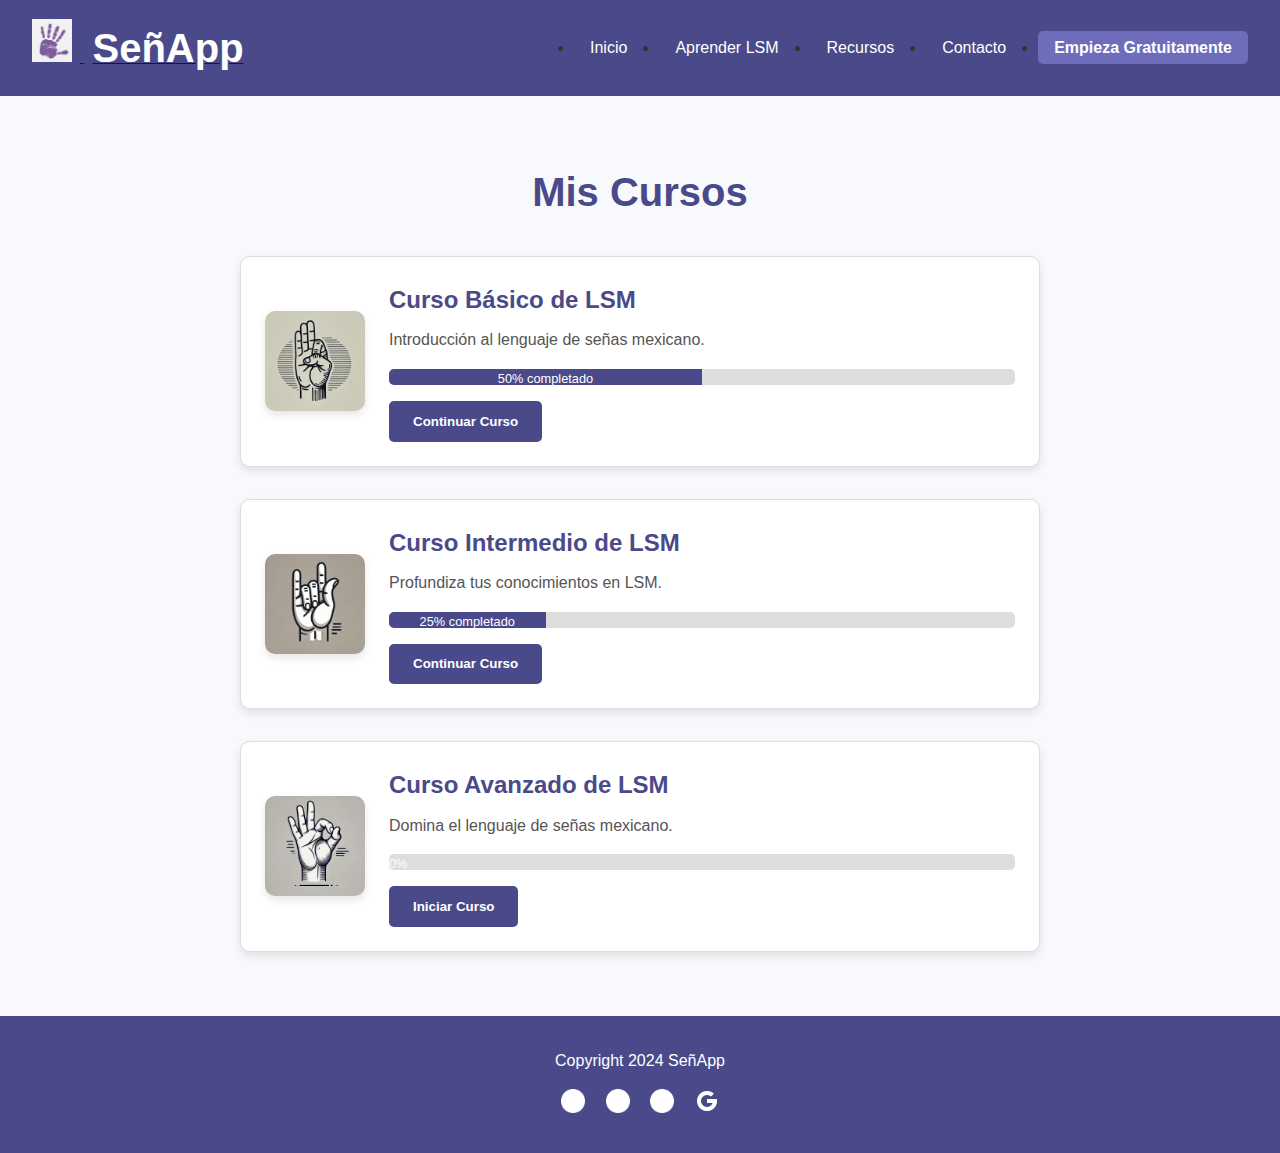
==== aprender.html @ 8ec23b48 "Add course progress feature and styles for learning section" ====
<!DOCTYPE html>
<html lang="es">
<head>
    <meta charset="UTF-8">
    <meta name="viewport" content="width=device-width, initial-scale=1.0">
    <meta name="description" content="Cursos de Lenguaje de Señas Mexicano y progreso del estudiante.">
    <title>Aprender LSM - SeñApp</title>
    <link rel="stylesheet" href="css/styles.css">
    <link rel="stylesheet" href="css/learn.css"> <!-- Estilos específicos -->
</head>
<body>
    <!-- Reutiliza el header del index -->
    <header role="banner" class="header">
        <div class="logo">
            <a href="index.html" aria-label="Volver al inicio de SeñApp">
                <img src="imagenes/LogoSeñApp.png" alt="Logo de SeñApp" class="logo-img">
                <span>SeñApp</span>
            </a>
        </div>
        <nav class="navbar" aria-label="Menú principal">
            <ul>
                <li><a href="index.html" aria-label="Ir a Inicio">Inicio</a></li>
                <li><a href="aprender.html" aria-label="Ir a Aprender LSM">Aprender LSM</a></li>
                <li><a href="resources.html" aria-label="Ir a Recursos">Recursos</a></li>
                <li><a href="index.html#contact" aria-label="Ir a Contacto">Contacto</a></li>
                <li><a href="#" class="cta" aria-label="Comenzar gratuitamente">Empieza Gratuitamente</a></li>
            </ul>
        </nav>
    </header>

    <main>
        <section id="mis-cursos">
            <h2>Mis Cursos</h2>
            <div class="courses-container">
              <div class="course-card">
                <img src="imagenes/icono-basico.png" alt="Icono curso básico" class="course-icon">
                <div class="course-info">
                  <h3>Curso Básico de LSM</h3>
                  <p>Introducción al lenguaje de señas mexicano.</p>
                  <div class="progress-container">
                    <div class="progress-bar">
                      <div class="progress" style="width: 50%;">50%</div>
                    </div>
                  </div>
                  <button class="cta-button">Continuar Curso</button>
                </div>
              </div>
          
              <div class="course-card">
                <img src="imagenes/icono-intermedio.png" alt="Icono curso intermedio" class="course-icon">
                <div class="course-info">
                  <h3>Curso Intermedio de LSM</h3>
                  <p>Profundiza tus conocimientos en LSM.</p>
                  <div class="progress-container">
                    <div class="progress-bar">
                      <div class="progress" style="width: 25%;">25%</div>
                    </div>
                  </div>
                  <button class="cta-button">Continuar Curso</button>
                </div>
              </div>
          
              <div class="course-card">
                <img src="imagenes/icono-avanzado.png" alt="Icono curso avanzado" class="course-icon">
                <div class="course-info">
                  <h3>Curso Avanzado de LSM</h3>
                  <p>Domina el lenguaje de señas mexicano.</p>
                  <div class="progress-container">
                    <div class="progress-bar">
                      <div class="progress" style="width: 0%;">0%</div>
                    </div>
                  </div>
                  <button class="cta-button">Iniciar Curso</button>
                </div>
              </div>
            </div>
          </section>
    </main>

    <!-- Reutiliza el footer del index -->
    <footer>
        <p>Copyright 2024 SeñApp</p>
        <div class="social-links">
            <a href="#" aria-label="Facebook"><img src="imagenes/icon-facebook.png" alt="Facebook"></a>
            <a href="#" aria-label="WhatsApp"><img src="imagenes/icon-whatsapp.png" alt="WhatsApp"></a>
            <a href="#" aria-label="X"><img src="imagenes/icon-x.png" alt="X"></a>
            <a href="#" aria-label="Google"><img src="imagenes/icon-Google.png" alt="Google"></a>
        </div>
    </footer>

    <script src="js/scripts.js"></script>
    <script src="js/learn.js"></script> <!-- Script específico -->
</body>
</html>
---- css/styles.css ----
/* styles.css */

/* Desplazamiento de ancla */
html {
  scroll-padding-top: 40px; /* Ajusta la cantidad de espacio arriba */
  scroll-behavior: smooth;
}

/* General */
* {
  margin: 0;
  padding: 0;
  box-sizing: border-box;
  font-family: Arial, sans-serif;
}

body {
  line-height: 1.6;
  color: #333;
  background-color: #f7f9fc;
}

/* Header */
.header {
  display: flex;
  justify-content: space-between;
  align-items: center;
  background-color: #4a4a8a;
  padding: 1rem 2rem;
  position: sticky;
  top: 0;
  z-index: 1000;
}

.logo {
  display: flex;
  align-items: center;
}

.logo img {
  width: 40px;
  height: auto;
  margin-right: 0.5rem;
}

.logo span {
  color: #fff;
  font-weight: bold;
  font-size: 2.5rem;
  margin-left: 0.5rem; /* Espaciado opcional entre el logo y el texto */
  text-decoration: none;
}

.navbar ul {
  display: flex;
  gap: 1rem;
}

.navbar a {
  color: #ffffff;
  text-decoration: none;
  padding: 0.5rem 1rem;
  border-radius: 5px;
  transition: background-color 0.3s ease;
}

.navbar a:hover,
.navbar .cta {
  background-color: #6d6dbc;
}

.cta {
  background-color: #3b3b77;
  color: #fff;
  font-weight: bold;
}

/* Sección Hero */
#hero {
  text-align: center;
  padding: 4rem 2rem;
  background-color: #ececfb;
}

.hero-content {
  display: flex;
  flex-wrap: wrap;
  align-items: center;
  justify-content: center;
  gap: 3rem; /* Ajustado para un mejor espaciado */
  max-width: 1200px;
  margin: 0 auto;
}

.hero-text {
  flex: 1;
  max-width: 600px;
  text-align: left;
}

.hero-text h1 {
  font-size: 2.5rem;
  color: #4a4a8a;
  margin-bottom: 1rem;
}

.hero-text h2 {
  font-size: 1.5rem;
  color: #555;
  margin-bottom: 1rem;
}

.hero-text p {
  color: #666;
  line-height: 1.6;
  margin-bottom: 1.5rem;
  max-width: 700px;
}

.cta-button {
  display: inline-block;
  background-color: #4a4a8a;
  color: #ffffff;
  padding: 0.8rem 1.5rem;
  border-radius: 5px;
  text-decoration: none;
  font-weight: bold;
  transition: background-color 0.3s ease;
}

.cta-button:hover {
  background-color: #3b3b77;
}

.hero-image-container {
  flex: 1;
  max-width: 500px;
}

.hero-image {
  width: 100%;
  border-radius: 8px;
  box-shadow: 0 4px 8px rgba(0, 0, 0, 0.2);
}

/* Ajustes para pantallas pequeñas */
@media (max-width: 768px) {
  .hero-content {
    flex-direction: column;
    text-align: center;
  }

  .hero-text {
    max-width: 100%;
  }

  .hero-image-container {
    max-width: 100%;
  }
}

/* Sección Nosotros */
#about {
  background-color: #f7f9fc;
  padding: 4rem 2rem;
  text-align: center;
}

#about h2 {
  font-size: 2.5rem;
  color: #4a4a8a;
  margin-bottom: 2rem;
}

.about-container {
  display: flex;
  flex-wrap: wrap;
  gap: 2rem;
  justify-content: center;
  max-width: 1200px;
  margin: 0 auto;
}

.about-card {
  background-color: #ffffff;
  border: 1px solid #ddd;
  border-radius: 10px;
  box-shadow: 0 4px 8px rgba(0, 0, 0, 0.1);
  padding: 2rem;
  flex: 1;
  max-width: 350px;
  text-align: center;
}

/* Efecto Hover en Tarjetas */
.about-card:hover {
  transform: translateY(-5px); /* Le da un ligero efecto de elevación */
  box-shadow: 0 8px 16px rgba(0, 0, 0, 0.2);
}

.about-card h3 {
  font-size: 1.5rem;
  color: #4a4a8a;
  margin-bottom: 1rem;
}

.about-card p {
  color: #555;
  font-size: 1rem;
  line-height: 1.5;
}

.team-image {
  width: 100%;
  border-radius: 8px;
  margin-top: 1rem;
  box-shadow: 0 4px 8px rgba(0, 0, 0, 0.2);
}

.bottom-image {
  width: 100%;
  margin-top: 1rem;
  border-radius: 8px;
}

/* Responsividad */
@media (max-width: 768px) {
  .about-container {
    flex-direction: column;
    align-items: center;
  }

  .about-card {
    max-width: 100%;
  }
}

/* Sección Contacto */
#contact {
  padding: 4rem 2rem;
  background-color: #ececfb;
  text-align: center;
}

#contact h2 {
  font-size: 2rem;
  color: #4a4a8a;
  margin-bottom: 1rem;
}

#contact form {
  max-width: 600px;
  margin: 0 auto;
  display: flex;
  flex-direction: column;
  gap: 1rem;
}

#contact input,
#contact textarea {
  width: 100%;
  padding: 0.8rem;
  border: 1px solid #ccc;
  border-radius: 5px;
  font-size: 1rem;
}

#contact button {
  padding: 0.8rem;
  background-color: #4a4a8a;
  color: #ffffff;
  border: none;
  border-radius: 5px;
  font-size: 1rem;
  font-weight: bold;
  cursor: pointer;
  transition: background-color 0.3s ease;
}

#contact button:hover {
  background-color: #3b3b77;
}

/* Footer */
footer {
  padding: 2rem;
  background-color: #4a4a8a;
  color: #ffffff;
  text-align: center;
}

footer .social-links {
  margin-top: 1rem;
}

footer .social-links a {
  margin: 0 0.5rem;
  display: inline-block;
}

footer .social-links img {
  width: 24px;
  height: auto;
  filter: brightness(0) invert(1); /* Cambia el color del icono a blanco */
  transition: filter 0.3s ease;
}

footer .social-links a:hover img {
  filter: brightness(0.8) invert(1); /* Efecto al pasar el cursor */
}

/* Media Queries */
@media (min-width: 768px) {
  #hero h1 {
    font-size: 3rem;
  }

  #hero h2 {
    font-size: 1.75rem;
  }

  #about h2,
  #contact h2 {
    font-size: 2.25rem;
  }
}
---- css/learn.css ----
/* Sección Mis Cursos */
#mis-cursos {
    background-color: #f7f9fc;
    padding: 4rem 2rem;
    text-align: center;
  }
  
  #mis-cursos h2 {
    font-size: 2.5rem;
    color: #4a4a8a;
    margin-bottom: 2rem;
  }
  
  .courses-container {
    display: flex;
    flex-wrap: wrap;
    gap: 2rem;
    justify-content: center;
  }
  
  .course-card {
    display: flex;
    align-items: center;
    background-color: #ffffff;
    border: 1px solid #ddd;
    border-radius: 10px;
    box-shadow: 0 4px 8px rgba(0, 0, 0, 0.1);
    padding: 1.5rem;
    max-width: 800px;
    width: 100%;
  }
  
  .course-icon {
    width: 100px;
    height: auto;
    margin-right: 1.5rem;
    border-radius: 10px;
    box-shadow: 0 4px 8px rgba(0, 0, 0, 0.1);
  }
  
  .course-info {
    flex: 1;
    text-align: left;
  }
  
  .course-info h3 {
    font-size: 1.5rem;
    color: #4a4a8a;
    margin-bottom: 0.5rem;
  }
  
  .course-info p {
    color: #555;
    font-size: 1rem;
    margin-bottom: 1rem;
  }
  
  .progress-container {
    margin-bottom: 1rem;
  }
  
  .progress-bar {
    background-color: #ddd;
    border-radius: 5px;
    height: 16px;
    width: 100%;
    overflow: hidden;

  }

  
  .progress {
    background-color: #4a4a8a;
    height: 100%;
    text-align: center;
    line-height: 20px;
    color: #fff;
    font-size: 0.8rem;
  }
  
  .cta-button {
    background-color: #4a4a8a;
    color: #ffffff;
    padding: 0.8rem 1.5rem;
    border-radius: 5px;
    text-decoration: none;
    font-weight: bold;
    border: none;
    cursor: pointer;
    transition: background-color 0.3s ease;
  }
  
  .cta-button:hover {
    background-color: #3b3b77;
  }
  
  /* Responsividad */
  @media (max-width: 768px) {
    .course-card {
      flex-direction: column;
      align-items: center;
      text-align: center;
    }
  
    .course-icon {
      margin-bottom: 1rem;
    }
  }
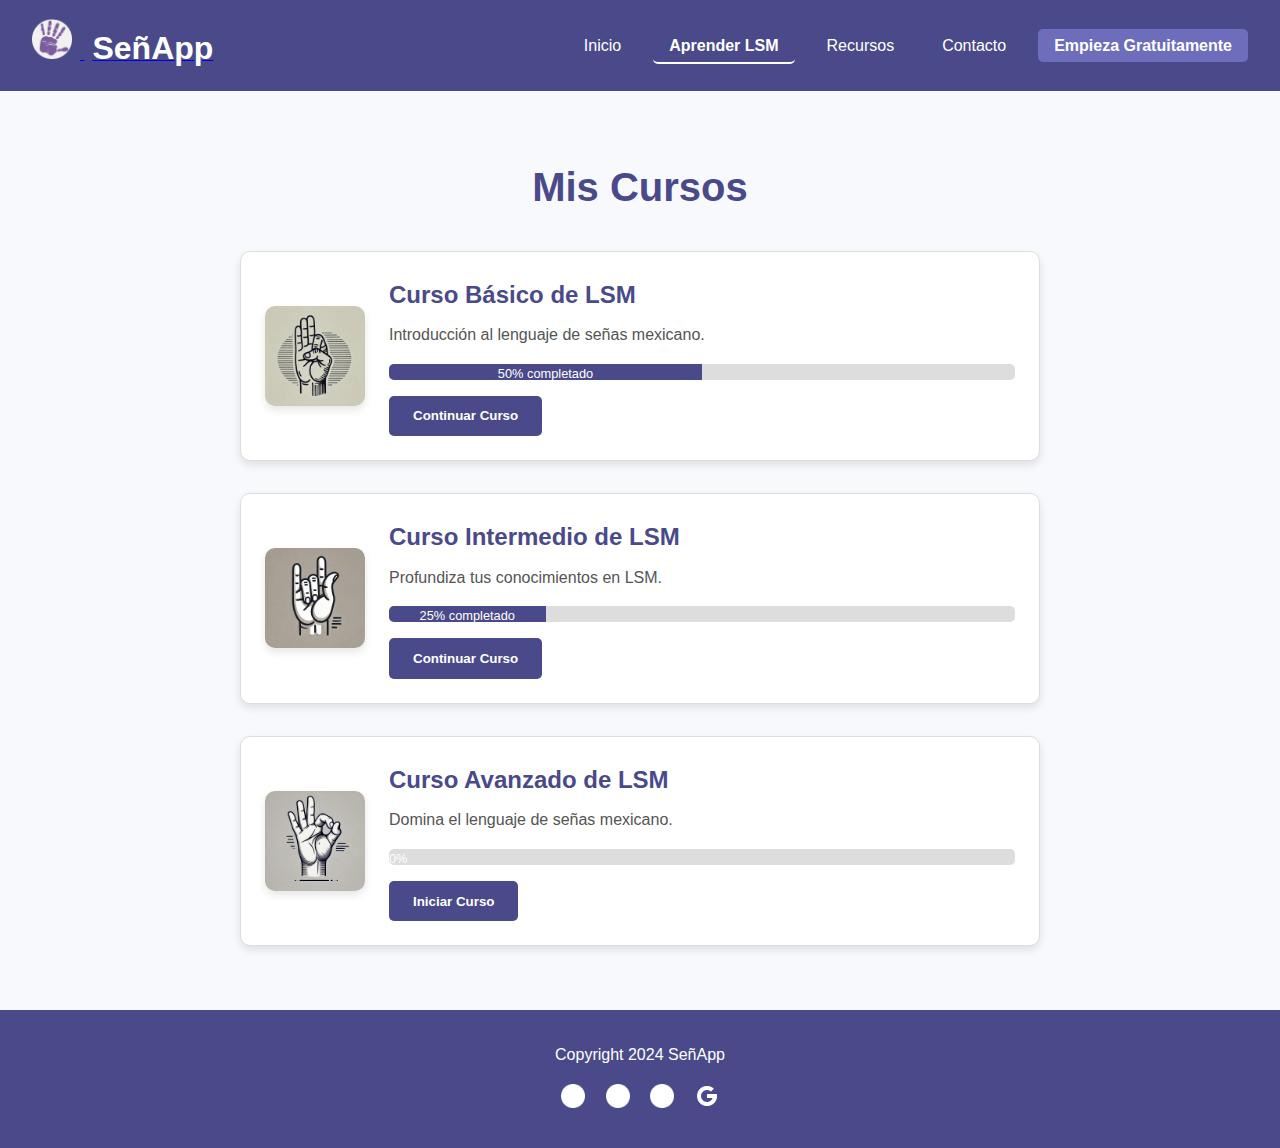
==== commit b2fb3e58: "Update logo" ====
--- a/aprender.html
+++ b/aprender.html
@@ -1,94 +1,133 @@
 <!DOCTYPE html>
 <html lang="es">
-<head>
-    <meta charset="UTF-8">
-    <meta name="viewport" content="width=device-width, initial-scale=1.0">
-    <meta name="description" content="Cursos de Lenguaje de Señas Mexicano y progreso del estudiante.">
+  <head>
+    <meta charset="UTF-8" />
+    <meta name="viewport" content="width=device-width, initial-scale=1.0" />
+    <meta
+      name="description"
+      content="Cursos de Lenguaje de Señas Mexicano y progreso del estudiante."
+    />
     <title>Aprender LSM - SeñApp</title>
-    <link rel="stylesheet" href="css/styles.css">
-    <link rel="stylesheet" href="css/learn.css"> <!-- Estilos específicos -->
-</head>
-<body>
+    <link rel="stylesheet" href="css/styles.css" />
+    <link rel="stylesheet" href="css/learn.css" />
+    <!-- Estilos específicos -->
+  </head>
+  <body>
     <!-- Reutiliza el header del index -->
     <header role="banner" class="header">
-        <div class="logo">
-            <a href="index.html" aria-label="Volver al inicio de SeñApp">
-                <img src="imagenes/LogoSeñApp.png" alt="Logo de SeñApp" class="logo-img">
-                <span>SeñApp</span>
-            </a>
-        </div>
-        <nav class="navbar" aria-label="Menú principal">
-            <ul>
-                <li><a href="index.html" aria-label="Ir a Inicio">Inicio</a></li>
-                <li><a href="aprender.html" aria-label="Ir a Aprender LSM">Aprender LSM</a></li>
-                <li><a href="resources.html" aria-label="Ir a Recursos">Recursos</a></li>
-                <li><a href="index.html#contact" aria-label="Ir a Contacto">Contacto</a></li>
-                <li><a href="#" class="cta" aria-label="Comenzar gratuitamente">Empieza Gratuitamente</a></li>
-            </ul>
-        </nav>
+      <div class="logo">
+        <a href="index.html" aria-label="Volver al inicio de SeñApp">
+          <img
+            src="imagenes/app-icon.png"
+            alt="Logo de SeñApp"
+            class="logo-img"
+          />
+          <span>SeñApp</span>
+        </a>
+      </div>
+      <nav class="navbar" aria-label="Menú principal">
+        <ul>
+          <li><a href="index.html" aria-label="Ir a Inicio">Inicio</a></li>
+          <li>
+            <a href="aprender.html" aria-label="Ir a Aprender LSM"
+              >Aprender LSM</a
+            >
+          </li>
+          <li>
+            <a href="resources.html" aria-label="Ir a Recursos">Recursos</a>
+          </li>
+          <li>
+            <a href="index.html#contact" aria-label="Ir a Contacto">Contacto</a>
+          </li>
+          <li>
+            <a href="#" class="cta" aria-label="Comenzar gratuitamente"
+              >Empieza Gratuitamente</a
+            >
+          </li>
+        </ul>
+      </nav>
     </header>
 
     <main>
-        <section id="mis-cursos">
-            <h2>Mis Cursos</h2>
-            <div class="courses-container">
-              <div class="course-card">
-                <img src="imagenes/icono-basico.png" alt="Icono curso básico" class="course-icon">
-                <div class="course-info">
-                  <h3>Curso Básico de LSM</h3>
-                  <p>Introducción al lenguaje de señas mexicano.</p>
-                  <div class="progress-container">
-                    <div class="progress-bar">
-                      <div class="progress" style="width: 50%;">50%</div>
-                    </div>
-                  </div>
-                  <button class="cta-button">Continuar Curso</button>
+      <section id="mis-cursos">
+        <h2>Mis Cursos</h2>
+        <div class="courses-container">
+          <div class="course-card">
+            <img
+              src="imagenes/icono-basico.png"
+              alt="Icono curso básico"
+              class="course-icon"
+            />
+            <div class="course-info">
+              <h3>Curso Básico de LSM</h3>
+              <p>Introducción al lenguaje de señas mexicano.</p>
+              <div class="progress-container">
+                <div class="progress-bar">
+                  <div class="progress" style="width: 50%">50%</div>
                 </div>
               </div>
-          
-              <div class="course-card">
-                <img src="imagenes/icono-intermedio.png" alt="Icono curso intermedio" class="course-icon">
-                <div class="course-info">
-                  <h3>Curso Intermedio de LSM</h3>
-                  <p>Profundiza tus conocimientos en LSM.</p>
-                  <div class="progress-container">
-                    <div class="progress-bar">
-                      <div class="progress" style="width: 25%;">25%</div>
-                    </div>
-                  </div>
-                  <button class="cta-button">Continuar Curso</button>
+              <button class="cta-button">Continuar Curso</button>
+            </div>
+          </div>
+
+          <div class="course-card">
+            <img
+              src="imagenes/icono-intermedio.png"
+              alt="Icono curso intermedio"
+              class="course-icon"
+            />
+            <div class="course-info">
+              <h3>Curso Intermedio de LSM</h3>
+              <p>Profundiza tus conocimientos en LSM.</p>
+              <div class="progress-container">
+                <div class="progress-bar">
+                  <div class="progress" style="width: 25%">25%</div>
                 </div>
               </div>
-          
-              <div class="course-card">
-                <img src="imagenes/icono-avanzado.png" alt="Icono curso avanzado" class="course-icon">
-                <div class="course-info">
-                  <h3>Curso Avanzado de LSM</h3>
-                  <p>Domina el lenguaje de señas mexicano.</p>
-                  <div class="progress-container">
-                    <div class="progress-bar">
-                      <div class="progress" style="width: 0%;">0%</div>
-                    </div>
-                  </div>
-                  <button class="cta-button">Iniciar Curso</button>
+              <button class="cta-button">Continuar Curso</button>
+            </div>
+          </div>
+
+          <div class="course-card">
+            <img
+              src="imagenes/icono-avanzado.png"
+              alt="Icono curso avanzado"
+              class="course-icon"
+            />
+            <div class="course-info">
+              <h3>Curso Avanzado de LSM</h3>
+              <p>Domina el lenguaje de señas mexicano.</p>
+              <div class="progress-container">
+                <div class="progress-bar">
+                  <div class="progress" style="width: 0%">0%</div>
                 </div>
               </div>
+              <button class="cta-button">Iniciar Curso</button>
             </div>
-          </section>
+          </div>
+        </div>
+      </section>
     </main>
 
     <!-- Reutiliza el footer del index -->
     <footer>
-        <p>Copyright 2024 SeñApp</p>
-        <div class="social-links">
-            <a href="#" aria-label="Facebook"><img src="imagenes/icon-facebook.png" alt="Facebook"></a>
-            <a href="#" aria-label="WhatsApp"><img src="imagenes/icon-whatsapp.png" alt="WhatsApp"></a>
-            <a href="#" aria-label="X"><img src="imagenes/icon-x.png" alt="X"></a>
-            <a href="#" aria-label="Google"><img src="imagenes/icon-Google.png" alt="Google"></a>
-        </div>
+      <p>Copyright 2024 SeñApp</p>
+      <div class="social-links">
+        <a href="#" aria-label="Facebook"
+          ><img src="imagenes/icon-facebook.png" alt="Facebook"
+        /></a>
+        <a href="#" aria-label="WhatsApp"
+          ><img src="imagenes/icon-whatsapp.png" alt="WhatsApp"
+        /></a>
+        <a href="#" aria-label="X"><img src="imagenes/icon-x.png" alt="X" /></a>
+        <a href="#" aria-label="Google"
+          ><img src="imagenes/icon-Google.png" alt="Google"
+        /></a>
+      </div>
     </footer>
 
     <script src="js/scripts.js"></script>
-    <script src="js/learn.js"></script> <!-- Script específico -->
-</body>
+    <script src="js/learn.js"></script>
+    <!-- Script específico -->
+  </body>
 </html>
--- a/css/styles.css
+++ b/css/styles.css
@@ -46,14 +46,24 @@
 .logo span {
   color: #fff;
   font-weight: bold;
-  font-size: 2.5rem;
+  font-size: 2rem;
   margin-left: 0.5rem; /* Espaciado opcional entre el logo y el texto */
   text-decoration: none;
 }
 
+/* Navbar */
+.navbar {
+  display: flex;
+  align-items: center;
+}
+
 .navbar ul {
   display: flex;
+  allign-items: center;
   gap: 1rem;
+  list-style: none;
+  margin: 0;
+  padding: 0;
 }
 
 .navbar a {
@@ -73,6 +83,54 @@
   background-color: #3b3b77;
   color: #fff;
   font-weight: bold;
+  padding: 0.5rem 1rem;
+}
+.navbar a.active {
+  font-weight: bold;
+  border-bottom: 2px solid #fff; /* Línea debajo de la pestaña activa */
+  color: #fff; /* Asegúrate de que el texto sea claramente visible */
+}
+
+/* Responsive adjustments for the header */
+.menu-toggle {
+  display: none;
+}
+
+/* Ajustes de responsividad para el header y navbar */
+@media (max-width: 768px) {
+  .navbar ul {
+    flex-direction: column;
+    position: absolute;
+    top: 100%;
+    left: 0;
+    width: 100%;
+    background-color: #4a4a8a;
+    display: none;
+    padding: 1rem;
+  }
+
+  .navbar ul.show {
+    display: flex;
+  }
+
+  .navbar a {
+    padding: 1rem;
+    text-align: center;
+  }
+
+  .cta {
+    width: 100%;
+    text-align: center;
+    margin-top: 0.5rem;
+  }
+
+  .menu-toggle {
+    display: block;
+    cursor: pointer;
+    color: #ffffff;
+    font-size: 1.5rem;
+    margin-left: auto;
+  }
 }
 
 /* Sección Hero */
@@ -280,6 +338,12 @@
 #contact button:hover {
   background-color: #3b3b77;
 }
+.error-message {
+  color: red;
+  font-size: 0.9rem;
+  margin-top: 0.3rem;
+  display: block;
+}
 
 /* Footer */
 footer {
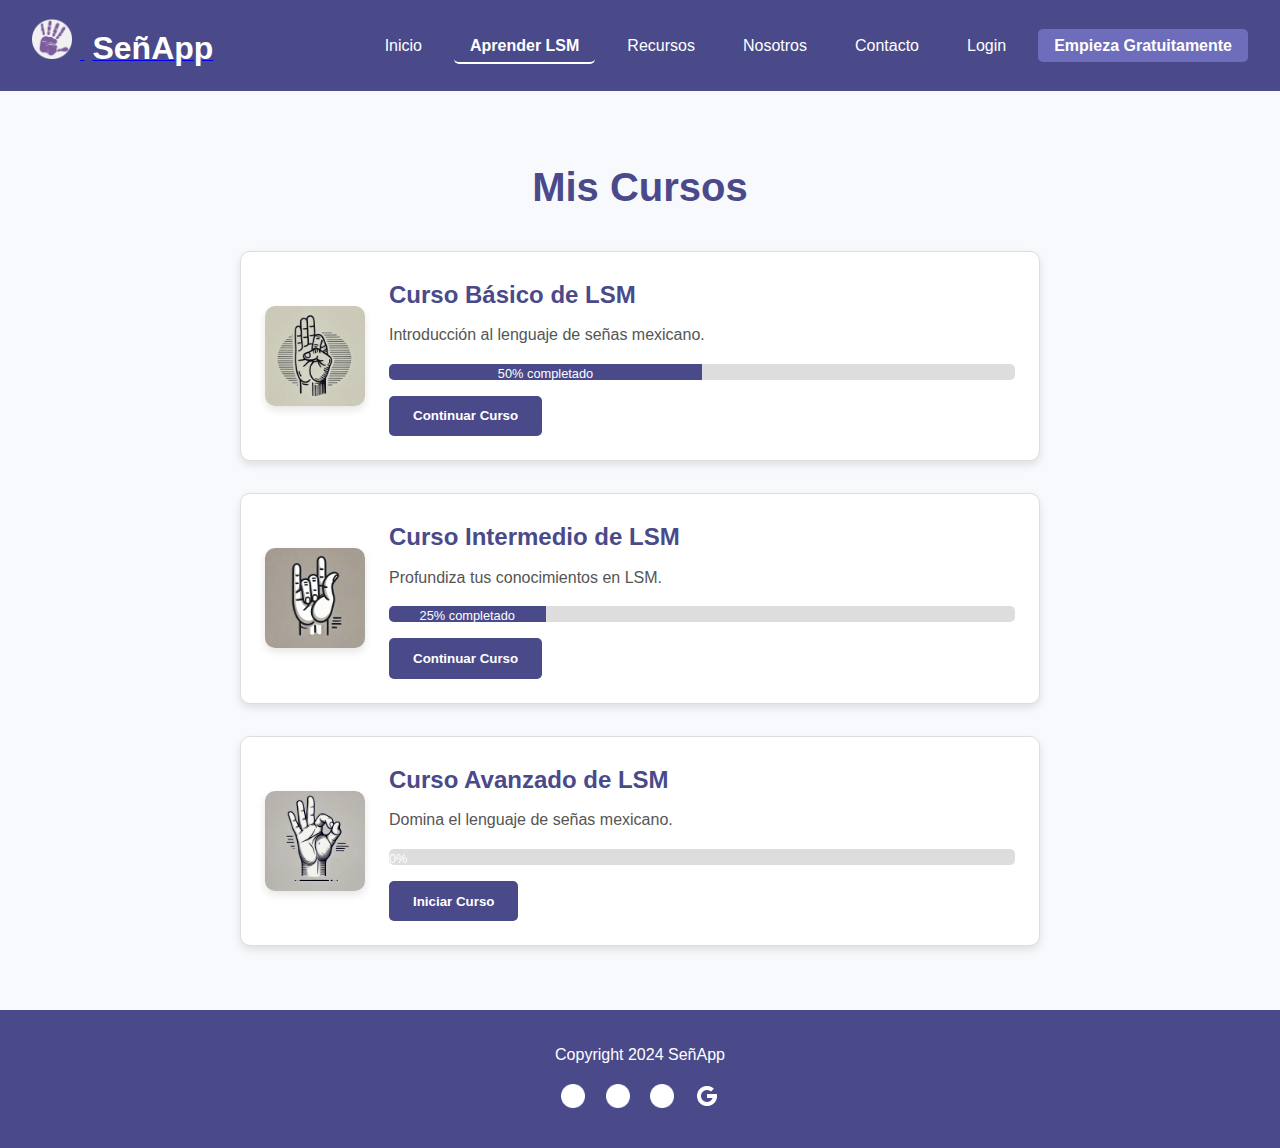
==== commit f15ac854: "Added working header navigation in aprender.html" ====
--- a/aprender.html
+++ b/aprender.html
@@ -13,7 +13,6 @@
     <!-- Estilos específicos -->
   </head>
   <body>
-    <!-- Reutiliza el header del index -->
     <header role="banner" class="header">
       <div class="logo">
         <a href="index.html" aria-label="Volver al inicio de SeñApp">
@@ -26,19 +25,22 @@
         </a>
       </div>
       <nav class="navbar" aria-label="Menú principal">
+        <span class="menu-toggle">☰</span>
+        <!-- Botón para dispositivos móviles -->
         <ul>
           <li><a href="index.html" aria-label="Ir a Inicio">Inicio</a></li>
           <li>
-            <a href="aprender.html" aria-label="Ir a Aprender LSM"
+            <a
+              href="aprender.html"
+              class="active"
+              aria-label="Ir a Aprender LSM"
               >Aprender LSM</a
             >
           </li>
-          <li>
-            <a href="resources.html" aria-label="Ir a Recursos">Recursos</a>
-          </li>
-          <li>
-            <a href="index.html#contact" aria-label="Ir a Contacto">Contacto</a>
-          </li>
+          <li><a href="#" aria-label="Ir a Recursos">Recursos</a></li>
+          <li><a href="#about" aria-label="Ir a Nosotros">Nosotros</a></li>
+          <li><a href="#contact" aria-label="Ir a Contacto">Contacto</a></li>
+          <li><a href="#" aria-label="Ir a Login">Login</a></li>
           <li>
             <a href="#" class="cta" aria-label="Comenzar gratuitamente"
               >Empieza Gratuitamente</a
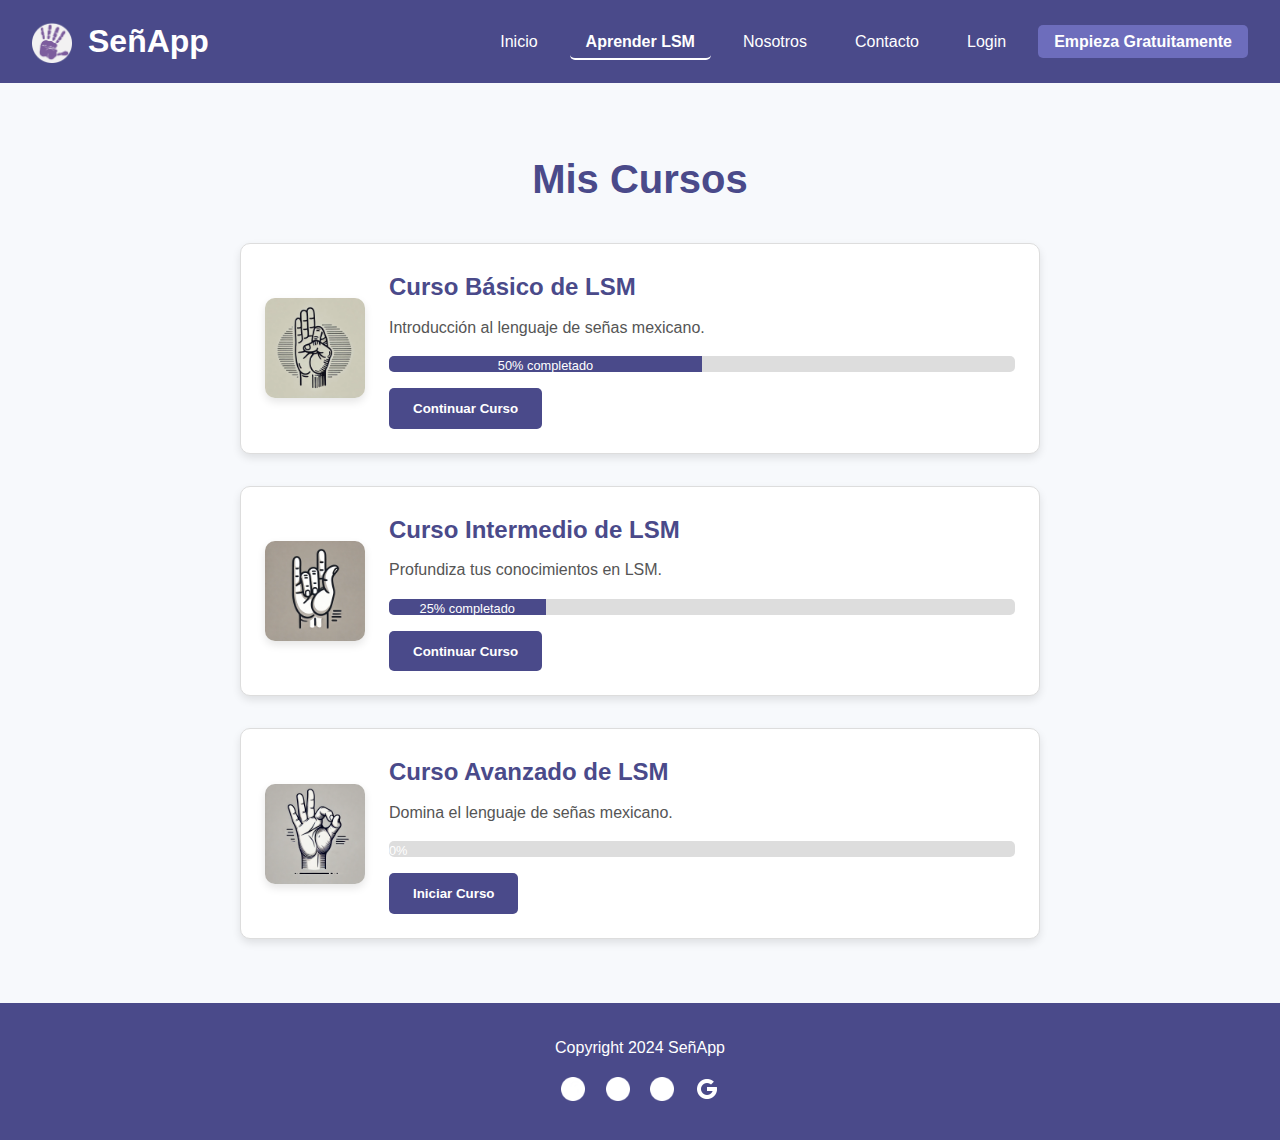
==== commit 480a1a41: "Ultimos cambios realizados por Pau" ====
--- a/aprender.html
+++ b/aprender.html
@@ -13,46 +13,40 @@
     <!-- Estilos específicos -->
   </head>
   <body>
-    <header role="banner" class="header">
-      <div class="logo">
-        <a href="index.html" aria-label="Volver al inicio de SeñApp">
-          <img
-            src="imagenes/app-icon.png"
-            alt="Logo de SeñApp"
-            class="logo-img"
-          />
-          <span>SeñApp</span>
-        </a>
-      </div>
-      <nav class="navbar" aria-label="Menú principal">
-        <span class="menu-toggle">☰</span>
-        <!-- Botón para dispositivos móviles -->
-        <ul>
-          <li><a href="index.html" aria-label="Ir a Inicio">Inicio</a></li>
-          <li>
-            <a
-              href="aprender.html"
-              class="active"
-              aria-label="Ir a Aprender LSM"
-              >Aprender LSM</a
-            >
-          </li>
-          <li><a href="#" aria-label="Ir a Recursos">Recursos</a></li>
-          <li><a href="#about" aria-label="Ir a Nosotros">Nosotros</a></li>
-          <li><a href="#contact" aria-label="Ir a Contacto">Contacto</a></li>
-          <li><a href="#" aria-label="Ir a Login">Login</a></li>
-          <li>
-            <a href="#" class="cta" aria-label="Comenzar gratuitamente"
-              >Empieza Gratuitamente</a
-            >
-          </li>
-        </ul>
-      </nav>
-    </header>
+   <header role="banner" class="header">
+  <div class="logo">
+    <!-- Enlace del logo que lleva al inicio de la página -->
+    <a href="index.html" aria-label="Volver al inicio de SeñApp">
+      <img src="imagenes/app-icon.png" alt="Logo de SeñApp" class="logo-img" />
+      <span>SeñApp</span>
+    </a>
+  </div>
+  <nav class="navbar" aria-label="Menú principal">
+    <span class="menu-toggle">☰</span>
+    <!-- Botón para dispositivos móviles -->
+    <ul>
+      <!-- Enlace del texto "Inicio" que lleva al encabezado principal -->
+      <li><a href="index.html#header" aria-label="Ir al encabezado principal">Inicio</a></li>
+      <li>
+        <a href="aprender.html" class="active" aria-label="Ir a Aprender LSM">Aprender LSM</a>
+      </li>
+      <!-- <li><a href="#" aria-label="Ir a Recursos">Recursos</a></li> -->
+      <li><a href="index.html#about" aria-label="Ir a Nosotros">Nosotros</a></li>
+      <li><a href="index.html#contact" aria-label="Ir a Contacto">Contacto</a></li>
+      <li><a href="#" aria-label="Ir a Login">Login</a></li>
+      <li>
+        <a href="#" class="cta" aria-label="Comenzar gratuitamente"
+          >Empieza Gratuitamente</a
+        >
+      </li>
+    </ul>
+  </nav>
+</header>
+
 
     <main>
       <section id="mis-cursos">
-        <h2>Mis Cursos</h2>
+        <h1>Mis Cursos</h1>
         <div class="courses-container">
           <div class="course-card">
             <img
@@ -61,7 +55,7 @@
               class="course-icon"
             />
             <div class="course-info">
-              <h3>Curso Básico de LSM</h3>
+              <h2>Curso Básico de LSM</h2>
               <p>Introducción al lenguaje de señas mexicano.</p>
               <div class="progress-container">
                 <div class="progress-bar">
@@ -79,7 +73,7 @@
               class="course-icon"
             />
             <div class="course-info">
-              <h3>Curso Intermedio de LSM</h3>
+              <h2>Curso Intermedio de LSM</h2>
               <p>Profundiza tus conocimientos en LSM.</p>
               <div class="progress-container">
                 <div class="progress-bar">
@@ -97,7 +91,7 @@
               class="course-icon"
             />
             <div class="course-info">
-              <h3>Curso Avanzado de LSM</h3>
+              <h2>Curso Avanzado de LSM</h2>
               <p>Domina el lenguaje de señas mexicano.</p>
               <div class="progress-container">
                 <div class="progress-bar">
--- a/css/styles.css
+++ b/css/styles.css
@@ -32,9 +32,10 @@
   z-index: 1000;
 }
 
-.logo {
+.logo a {
   display: flex;
   align-items: center;
+  text-decoration: none;
 }
 
 .logo img {
@@ -51,6 +52,24 @@
   text-decoration: none;
 }
 
+/* Logo hover effect */
+/* Efecto hover solo en el texto del logo */
+.logo span:hover {
+  position: relative;
+}
+
+.logo span:hover::after {
+  content: '';
+  position: absolute;
+  bottom: -5px; /* Ajusta la distancia entre el texto y la línea */
+  left: 0;
+  width: 100%;
+  height: 2px; /* Grosor de la línea */
+  background-color: #fff; /* Color de la línea */
+}
+
+
+
 /* Navbar */
 .navbar {
   display: flex;
@@ -59,7 +78,6 @@
 
 .navbar ul {
   display: flex;
-  allign-items: center;
   gap: 1rem;
   list-style: none;
   margin: 0;
@@ -85,6 +103,13 @@
   font-weight: bold;
   padding: 0.5rem 1rem;
 }
+
+.navbar .cta:hover {
+  background-color: #8b8bd3; /* Cambia este color por el que prefieras para el efecto hover */
+  transition: background-color 0.3s ease; /* Suaviza la transición */
+}
+
+
 .navbar a.active {
   font-weight: bold;
   border-bottom: 2px solid #fff; /* Línea debajo de la pestaña activa */
@@ -339,7 +364,7 @@
   background-color: #3b3b77;
 }
 .error-message {
-  color: red;
+  color: #B5001C;
   font-size: 0.9rem;
   margin-top: 0.3rem;
   display: block;
--- a/css/learn.css
+++ b/css/learn.css
@@ -5,7 +5,7 @@
     text-align: center;
   }
   
-  #mis-cursos h2 {
+  #mis-cursos h1 {
     font-size: 2.5rem;
     color: #4a4a8a;
     margin-bottom: 2rem;
@@ -43,7 +43,7 @@
     text-align: left;
   }
   
-  .course-info h3 {
+  .course-info h2 {
     font-size: 1.5rem;
     color: #4a4a8a;
     margin-bottom: 0.5rem;
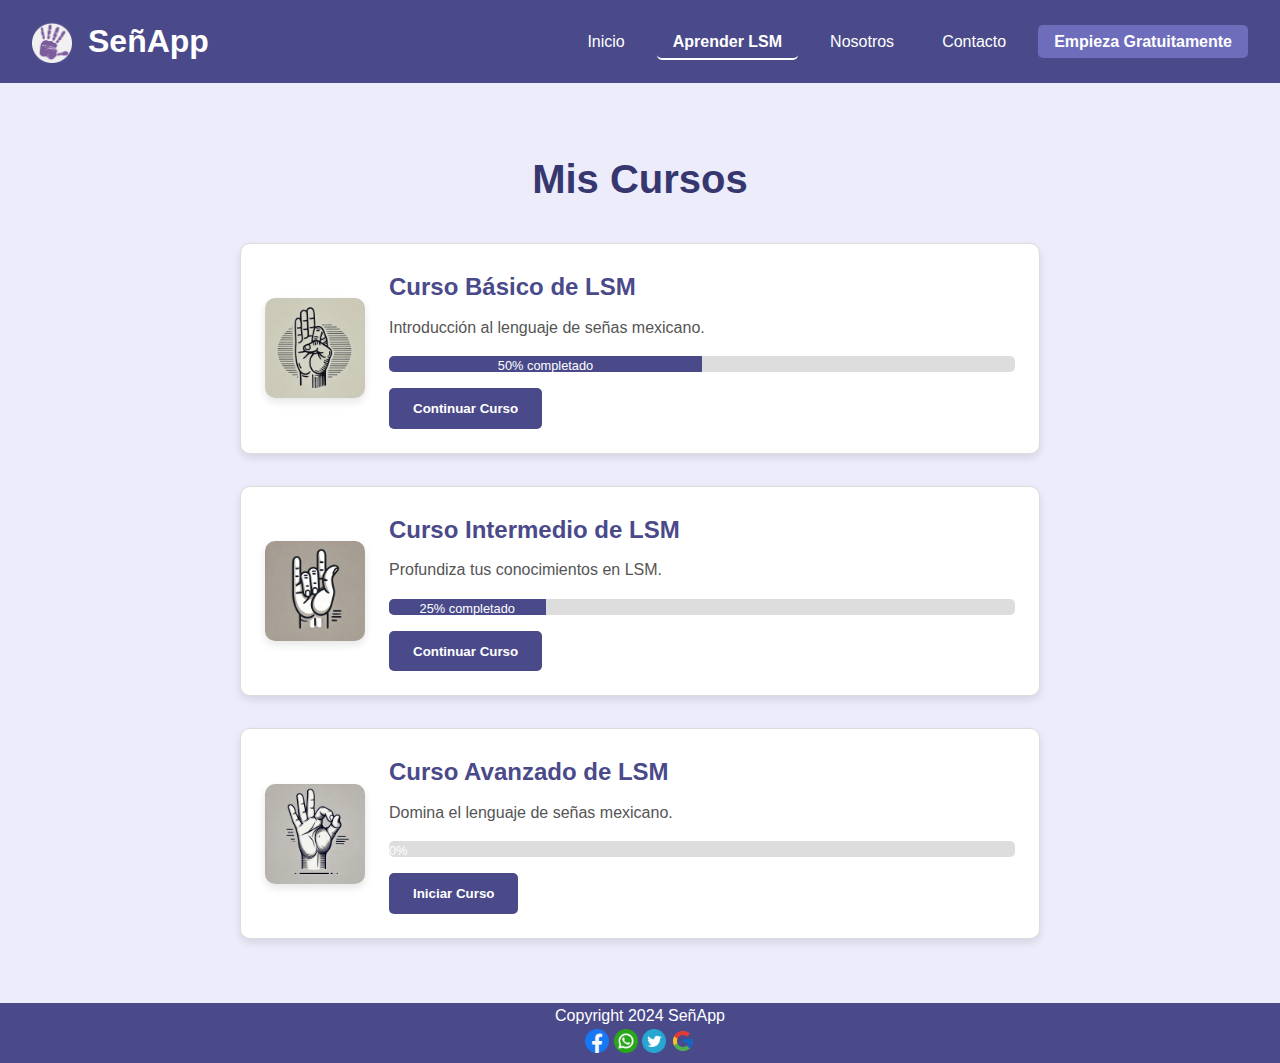
==== commit c5a3c9a9: "Add features" ====
--- a/aprender.html
+++ b/aprender.html
@@ -33,7 +33,6 @@
       <!-- <li><a href="#" aria-label="Ir a Recursos">Recursos</a></li> -->
       <li><a href="index.html#about" aria-label="Ir a Nosotros">Nosotros</a></li>
       <li><a href="index.html#contact" aria-label="Ir a Contacto">Contacto</a></li>
-      <li><a href="#" aria-label="Ir a Login">Login</a></li>
       <li>
         <a href="#" class="cta" aria-label="Comenzar gratuitamente"
           >Empieza Gratuitamente</a
--- a/css/styles.css
+++ b/css/styles.css
@@ -67,8 +67,6 @@
   height: 2px; /* Grosor de la línea */
   background-color: #fff; /* Color de la línea */
 }
-
-
 
 /* Navbar */
 .navbar {
@@ -183,13 +181,13 @@
 
 .hero-text h1 {
   font-size: 2.5rem;
-  color: #4a4a8a;
+  color: #343470;
   margin-bottom: 1rem;
 }
 
 .hero-text h2 {
   font-size: 1.5rem;
-  color: #555;
+  color: #000;
   margin-bottom: 1rem;
 }
 
@@ -372,30 +370,24 @@
 
 /* Footer */
 footer {
-  padding: 2rem;
+  height: 60px;
   background-color: #4a4a8a;
   color: #ffffff;
   text-align: center;
+  margin-bottom: 0;
 }
 
 footer .social-links {
-  margin-top: 1rem;
+  margin-top: 0rem;
 }
 
 footer .social-links a {
-  margin: 0 0.5rem;
   display: inline-block;
 }
 
 footer .social-links img {
   width: 24px;
   height: auto;
-  filter: brightness(0) invert(1); /* Cambia el color del icono a blanco */
-  transition: filter 0.3s ease;
-}
-
-footer .social-links a:hover img {
-  filter: brightness(0.8) invert(1); /* Efecto al pasar el cursor */
 }
 
 /* Media Queries */
--- a/css/learn.css
+++ b/css/learn.css
@@ -1,13 +1,13 @@
 /* Sección Mis Cursos */
 #mis-cursos {
-    background-color: #f7f9fc;
+    background-color: #ececfb;
     padding: 4rem 2rem;
     text-align: center;
   }
   
   #mis-cursos h1 {
     font-size: 2.5rem;
-    color: #4a4a8a;
+    color: #373770;
     margin-bottom: 2rem;
   }
   
